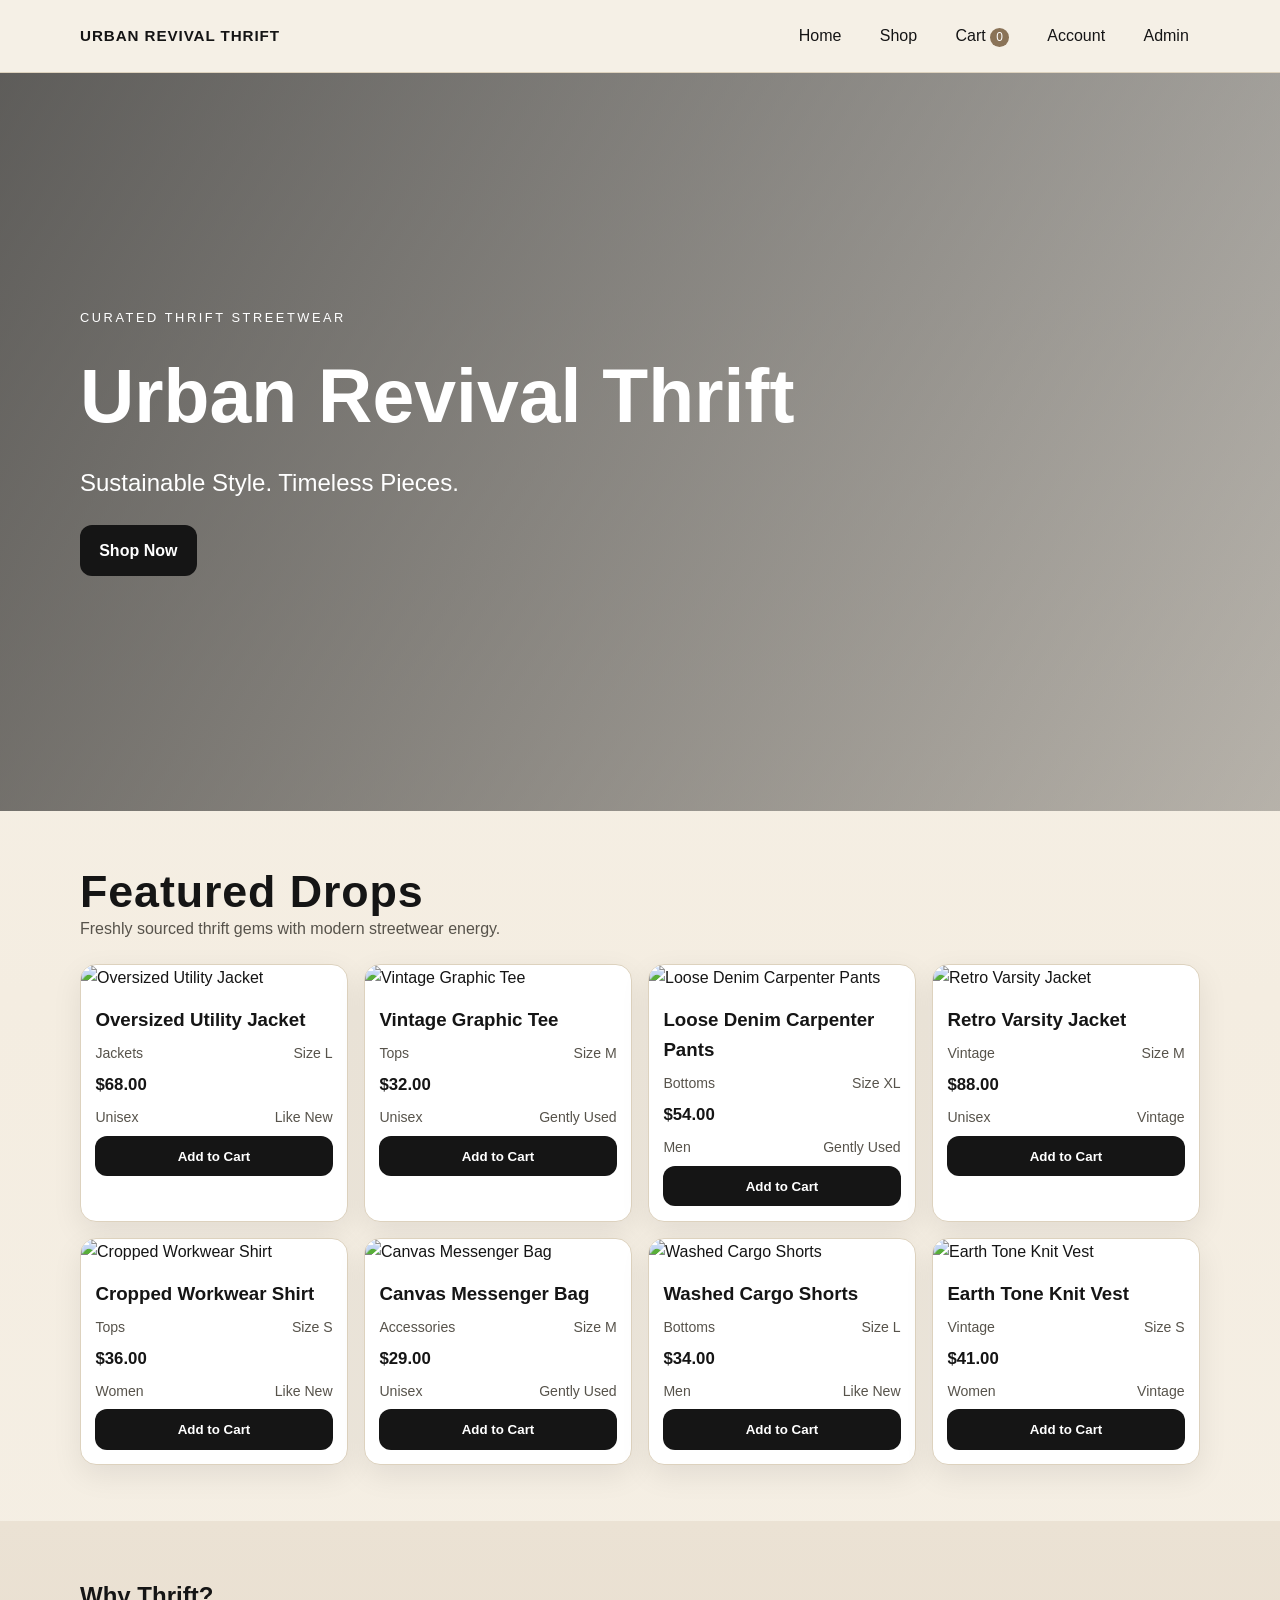
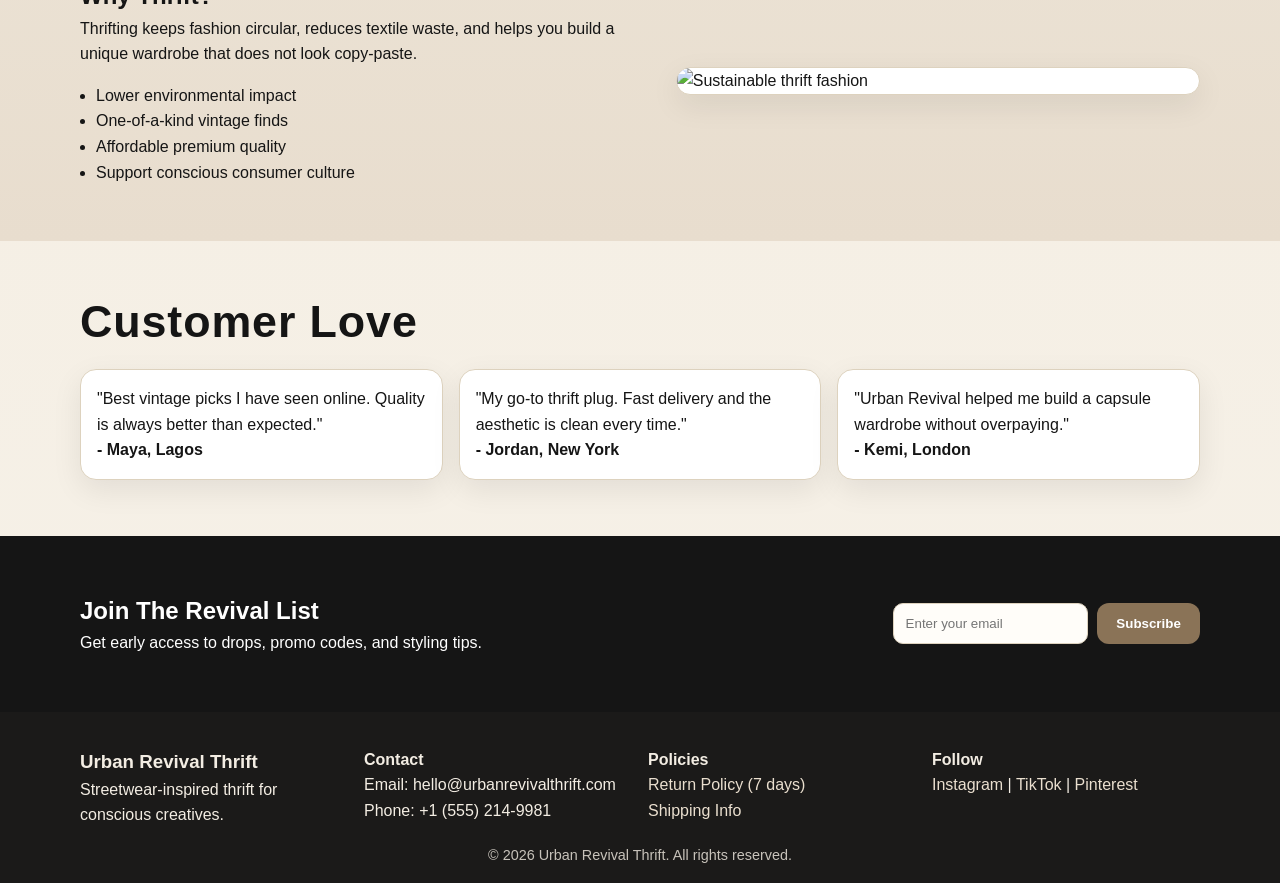
==== index.html @ 6cdc900d "trift" ====
﻿<!DOCTYPE html>
<html lang="en">
<head>
  <meta charset="UTF-8" />
  <meta name="viewport" content="width=device-width, initial-scale=1.0" />
  <meta name="description" content="Urban Revival Thrift - Sustainable Style. Timeless Pieces. Shop curated thrift streetwear." />
  <meta name="keywords" content="thrift fashion, streetwear, sustainable clothing, vintage shop" />
  <title>Urban Revival Thrift | Home</title>
  <link rel="stylesheet" href="style.css" />
</head>
<body data-page="home">
  <header class="site-header">
    <nav class="container nav">
      <a href="index.html" class="brand">Urban Revival Thrift</a>
      <button class="menu-toggle" aria-label="Toggle menu">☰</button>
      <ul class="nav-links">
        <li><a href="index.html">Home</a></li>
        <li><a href="shop.html">Shop</a></li>
        <li><a href="cart.html">Cart <span class="cart-count">0</span></a></li>
        <li><a href="account.html">Account</a></li>
        <li><a href="admin.html">Admin</a></li>
      </ul>
    </nav>
  </header>

  <main>
    <section class="hero">
      <div class="hero-overlay"></div>
      <div class="container hero-content">
        <p class="eyebrow">Curated Thrift Streetwear</p>
        <h1>Urban Revival Thrift</h1>
        <p class="tagline">Sustainable Style. Timeless Pieces.</p>
        <a href="shop.html" class="btn btn-primary">Shop Now</a>
      </div>
    </section>

    <section class="section container">
      <div class="section-heading">
        <h2>Featured Drops</h2>
        <p>Freshly sourced thrift gems with modern streetwear energy.</p>
      </div>
      <div id="featured-grid" class="product-grid"></div>
    </section>

    <section class="section section-alt">
      <div class="container split">
        <div>
          <h2>Why Thrift?</h2>
          <p>Thrifting keeps fashion circular, reduces textile waste, and helps you build a unique wardrobe that does not look copy-paste.</p>
          <ul class="benefits">
            <li>Lower environmental impact</li>
            <li>One-of-a-kind vintage finds</li>
            <li>Affordable premium quality</li>
            <li>Support conscious consumer culture</li>
          </ul>
        </div>
        <div class="card image-card">
          <img src="https://images.unsplash.com/photo-1521572163474-6864f9cf17ab?auto=format&fit=crop&w=1000&q=80" alt="Sustainable thrift fashion" />
        </div>
      </div>
    </section>

    <section class="section container">
      <div class="section-heading">
        <h2>Customer Love</h2>
      </div>
      <div class="testimonials">
        <article class="card testimonial">
          <p>"Best vintage picks I have seen online. Quality is always better than expected."</p>
          <h4>- Maya, Lagos</h4>
        </article>
        <article class="card testimonial">
          <p>"My go-to thrift plug. Fast delivery and the aesthetic is clean every time."</p>
          <h4>- Jordan, New York</h4>
        </article>
        <article class="card testimonial">
          <p>"Urban Revival helped me build a capsule wardrobe without overpaying."</p>
          <h4>- Kemi, London</h4>
        </article>
      </div>
    </section>

    <section class="section section-newsletter">
      <div class="container newsletter-wrap">
        <div>
          <h2>Join The Revival List</h2>
          <p>Get early access to drops, promo codes, and styling tips.</p>
        </div>
        <form id="newsletter-form" class="newsletter-form">
          <input type="email" id="newsletter-email" placeholder="Enter your email" required />
          <button type="submit" class="btn btn-dark">Subscribe</button>
        </form>
      </div>
    </section>
  </main>

  <footer class="site-footer">
    <div class="container footer-grid">
      <div>
        <h3>Urban Revival Thrift</h3>
        <p>Streetwear-inspired thrift for conscious creatives.</p>
      </div>
      <div>
        <h4>Contact</h4>
        <p>Email: hello@urbanrevivalthrift.com</p>
        <p>Phone: +1 (555) 214-9981</p>
      </div>
      <div>
        <h4>Policies</h4>
        <p><a href="#">Return Policy (7 days)</a></p>
        <p><a href="#">Shipping Info</a></p>
      </div>
      <div>
        <h4>Follow</h4>
        <p><a href="#">Instagram</a> | <a href="#">TikTok</a> | <a href="#">Pinterest</a></p>
      </div>
    </div>
    <p class="copyright">© 2026 Urban Revival Thrift. All rights reserved.</p>
  </footer>

  <script src="script.js"></script>
</body>
</html>
---- style.css ----
:root {
  --cream: #f5f0e6;
  --sand: #e4d8c3;
  --earth: #8a7357;
  --charcoal: #151515;
  --stone: #57534b;
  --white: #ffffff;
  --line: #ddd2be;
  --shadow: 0 10px 30px rgba(0, 0, 0, 0.08);
}

* {
  box-sizing: border-box;
  margin: 0;
  padding: 0;
}

body {
  font-family: "Segoe UI", "Trebuchet MS", sans-serif;
  background: linear-gradient(180deg, #f8f4ec, #f4ede1 40%, #f6f1e8);
  color: var(--charcoal);
  line-height: 1.6;
}

a {
  color: inherit;
  text-decoration: none;
}

img {
  width: 100%;
  display: block;
}

.container {
  width: min(1120px, 92%);
  margin: 0 auto;
}

.section {
  padding: 3.5rem 0;
}

.section-heading {
  margin-bottom: 1.4rem;
}

.section-heading h1,
.section-heading h2 {
  font-size: clamp(1.8rem, 4vw, 2.8rem);
  line-height: 1.1;
  letter-spacing: 0.02em;
}

.section-heading p {
  color: var(--stone);
}

.site-header {
  position: sticky;
  top: 0;
  z-index: 50;
  background: rgba(245, 240, 230, 0.95);
  border-bottom: 1px solid var(--line);
  backdrop-filter: blur(6px);
}

.nav {
  display: flex;
  align-items: center;
  justify-content: space-between;
  min-height: 72px;
}

.brand {
  font-weight: 800;
  text-transform: uppercase;
  letter-spacing: 0.06em;
  font-size: 0.95rem;
}

.nav-links {
  list-style: none;
  display: flex;
  gap: 1rem;
}

.nav-links a {
  padding: 0.45rem 0.7rem;
  border-radius: 999px;
  transition: all 0.2s ease;
}

.nav-links a:hover,
.nav-links .active {
  background: var(--charcoal);
  color: var(--white);
}

.menu-toggle {
  display: none;
  background: transparent;
  border: 0;
  font-size: 1.4rem;
}

.cart-count {
  display: inline-block;
  min-width: 18px;
  text-align: center;
  background: var(--earth);
  color: var(--white);
  border-radius: 999px;
  padding: 0 6px;
  font-size: 0.75rem;
}

.hero {
  position: relative;
  min-height: 82vh;
  display: grid;
  place-items: center;
  background: url("https://images.unsplash.com/photo-1483985988355-763728e1935b?auto=format&fit=crop&w=1600&q=80") center/cover no-repeat;
}

.hero-overlay {
  position: absolute;
  inset: 0;
  background: linear-gradient(120deg, rgba(21, 21, 21, 0.68), rgba(21, 21, 21, 0.28));
}

.hero-content {
  position: relative;
  color: var(--white);
  text-align: left;
  animation: slideIn 0.8s ease;
}

.hero h1 {
  font-size: clamp(2.2rem, 7vw, 4.7rem);
  margin-bottom: 0.5rem;
}

.tagline {
  margin-bottom: 1.4rem;
  font-size: clamp(1rem, 2.8vw, 1.5rem);
}

.eyebrow {
  text-transform: uppercase;
  letter-spacing: 0.2em;
  font-size: 0.8rem;
  margin-bottom: 0.5rem;
}

.btn {
  border: 0;
  border-radius: 12px;
  cursor: pointer;
  padding: 0.8rem 1.2rem;
  font-weight: 700;
  transition: transform 0.2s ease, box-shadow 0.2s ease;
  display: inline-flex;
  align-items: center;
  justify-content: center;
}

.btn:hover {
  transform: translateY(-2px);
  box-shadow: var(--shadow);
}

.btn-primary {
  background: var(--charcoal);
  color: var(--white);
}

.btn-dark {
  background: var(--earth);
  color: var(--white);
}

.btn-outline {
  border: 1px solid var(--charcoal);
  background: transparent;
}

.full {
  width: 100%;
}

.product-grid {
  display: grid;
  grid-template-columns: repeat(auto-fit, minmax(220px, 1fr));
  gap: 1rem;
}

.card {
  background: var(--white);
  border: 1px solid var(--line);
  border-radius: 16px;
  box-shadow: var(--shadow);
  overflow: hidden;
}

.product-card {
  transition: transform 0.25s ease;
}

.product-card:hover {
  transform: translateY(-6px);
}

.product-body {
  padding: 0.9rem;
}

.product-meta {
  display: flex;
  justify-content: space-between;
  color: var(--stone);
  font-size: 0.88rem;
  margin: 0.45rem 0;
}

.price {
  font-size: 1.05rem;
  font-weight: 800;
}

.section-alt {
  background: linear-gradient(180deg, #ebe2d4, #e8ddce);
}

.split {
  display: grid;
  grid-template-columns: 1.1fr 1fr;
  gap: 1.2rem;
  align-items: center;
}

.benefits {
  margin-top: 1rem;
  padding-left: 1rem;
}

.image-card img {
  height: 100%;
  object-fit: cover;
}

.testimonials {
  display: grid;
  grid-template-columns: repeat(auto-fit, minmax(230px, 1fr));
  gap: 1rem;
}

.testimonial {
  padding: 1rem;
}

.section-newsletter {
  background: var(--charcoal);
  color: var(--white);
}

.newsletter-wrap {
  display: grid;
  grid-template-columns: 1fr auto;
  gap: 1rem;
  align-items: center;
}

.newsletter-form {
  display: flex;
  gap: 0.6rem;
}

.newsletter-form input,
.filters input,
.filters select,
.stack-form input,
.stack-form textarea,
.checkout-form input,
.checkout-form select,
.admin-form-grid input,
.admin-form-grid select,
.admin-form-grid textarea,
.coupon-wrap input {
  width: 100%;
  padding: 0.75rem;
  border: 1px solid var(--line);
  border-radius: 10px;
  background: #fffdf9;
}

.site-footer {
  background: #1b1a19;
  color: #f3ede3;
  padding: 2.2rem 0 1rem;
}

.footer-grid {
  display: grid;
  grid-template-columns: repeat(auto-fit, minmax(170px, 1fr));
  gap: 1rem;
  margin-bottom: 1rem;
}

.site-footer a {
  color: #eadfcf;
}

.copyright {
  text-align: center;
  opacity: 0.8;
  font-size: 0.9rem;
}

.compact-footer {
  padding: 1.2rem 0;
}

.shop-layout,
.cart-layout,
.checkout-layout,
.account-layout {
  display: grid;
  grid-template-columns: 280px 1fr;
  gap: 1rem;
}

.filters {
  padding: 1rem;
  display: grid;
  gap: 0.5rem;
  height: fit-content;
}

.product-detail-layout {
  display: grid;
  grid-template-columns: 1fr 1fr;
  gap: 1rem;
}

.product-gallery-main img {
  aspect-ratio: 4 / 5;
  object-fit: cover;
}

.thumbnail-row {
  display: flex;
  gap: 0.5rem;
  margin-top: 0.6rem;
}

.thumbnail-row img {
  width: 70px;
  height: 70px;
  object-fit: cover;
  border-radius: 10px;
  cursor: pointer;
  border: 2px solid transparent;
}

.thumbnail-row img.active {
  border-color: var(--charcoal);
}

.product-info-card {
  padding: 1rem;
}

.qty-wrap {
  display: flex;
  align-items: center;
  gap: 0.6rem;
  margin: 0.8rem 0;
}

.qty-wrap input {
  width: 80px;
  padding: 0.5rem;
}

.reviews-list {
  display: grid;
  gap: 0.7rem;
}

.cart-item {
  display: grid;
  grid-template-columns: 90px 1fr auto;
  gap: 1rem;
  padding: 0.8rem;
  margin-bottom: 0.8rem;
}

.cart-item img {
  width: 90px;
  height: 90px;
  object-fit: cover;
  border-radius: 10px;
}

.summary-box {
  padding: 1rem;
  height: fit-content;
}

.summary-row {
  display: flex;
  justify-content: space-between;
  margin: 0.45rem 0;
}

.summary-row.total {
  font-weight: 800;
  font-size: 1.1rem;
}

.coupon-wrap {
  display: grid;
  grid-template-columns: 1fr auto;
  gap: 0.5rem;
  margin: 0.8rem 0;
}

.muted {
  color: var(--stone);
  font-size: 0.92rem;
}

.checkout-form,
.stack-form {
  display: grid;
  gap: 0.7rem;
  padding: 1rem;
}

.profile-header {
  display: flex;
  justify-content: space-between;
  align-items: center;
  margin-bottom: 0.6rem;
}

.admin-stats {
  display: grid;
  grid-template-columns: repeat(auto-fit, minmax(180px, 1fr));
  gap: 1rem;
}

.stat-card {
  padding: 1rem;
}

.admin-form-grid {
  display: grid;
  grid-template-columns: repeat(auto-fit, minmax(180px, 1fr));
  gap: 0.7rem;
}

.admin-form-grid textarea {
  grid-column: 1 / -1;
}

.admin-table {
  width: 100%;
  border-collapse: collapse;
  background: var(--white);
}

.admin-table th,
.admin-table td {
  border: 1px solid var(--line);
  padding: 0.65rem;
  text-align: left;
  font-size: 0.9rem;
}

.hidden {
  display: none;
}

.notice {
  background: #f2ebdd;
  border: 1px solid var(--line);
  border-radius: 10px;
  padding: 0.75rem;
  margin-bottom: 0.7rem;
}

@keyframes slideIn {
  from {
    opacity: 0;
    transform: translateY(18px);
  }
  to {
    opacity: 1;
    transform: translateY(0);
  }
}

@media (max-width: 930px) {
  .split,
  .shop-layout,
  .cart-layout,
  .checkout-layout,
  .account-layout,
  .product-detail-layout,
  .newsletter-wrap {
    grid-template-columns: 1fr;
  }

  .menu-toggle {
    display: block;
  }

  .nav-links {
    position: absolute;
    top: 72px;
    left: 0;
    right: 0;
    background: #f3ecdf;
    border-bottom: 1px solid var(--line);
    flex-direction: column;
    padding: 0.6rem 4%;
    display: none;
  }

  .nav-links.open {
    display: flex;
  }
}
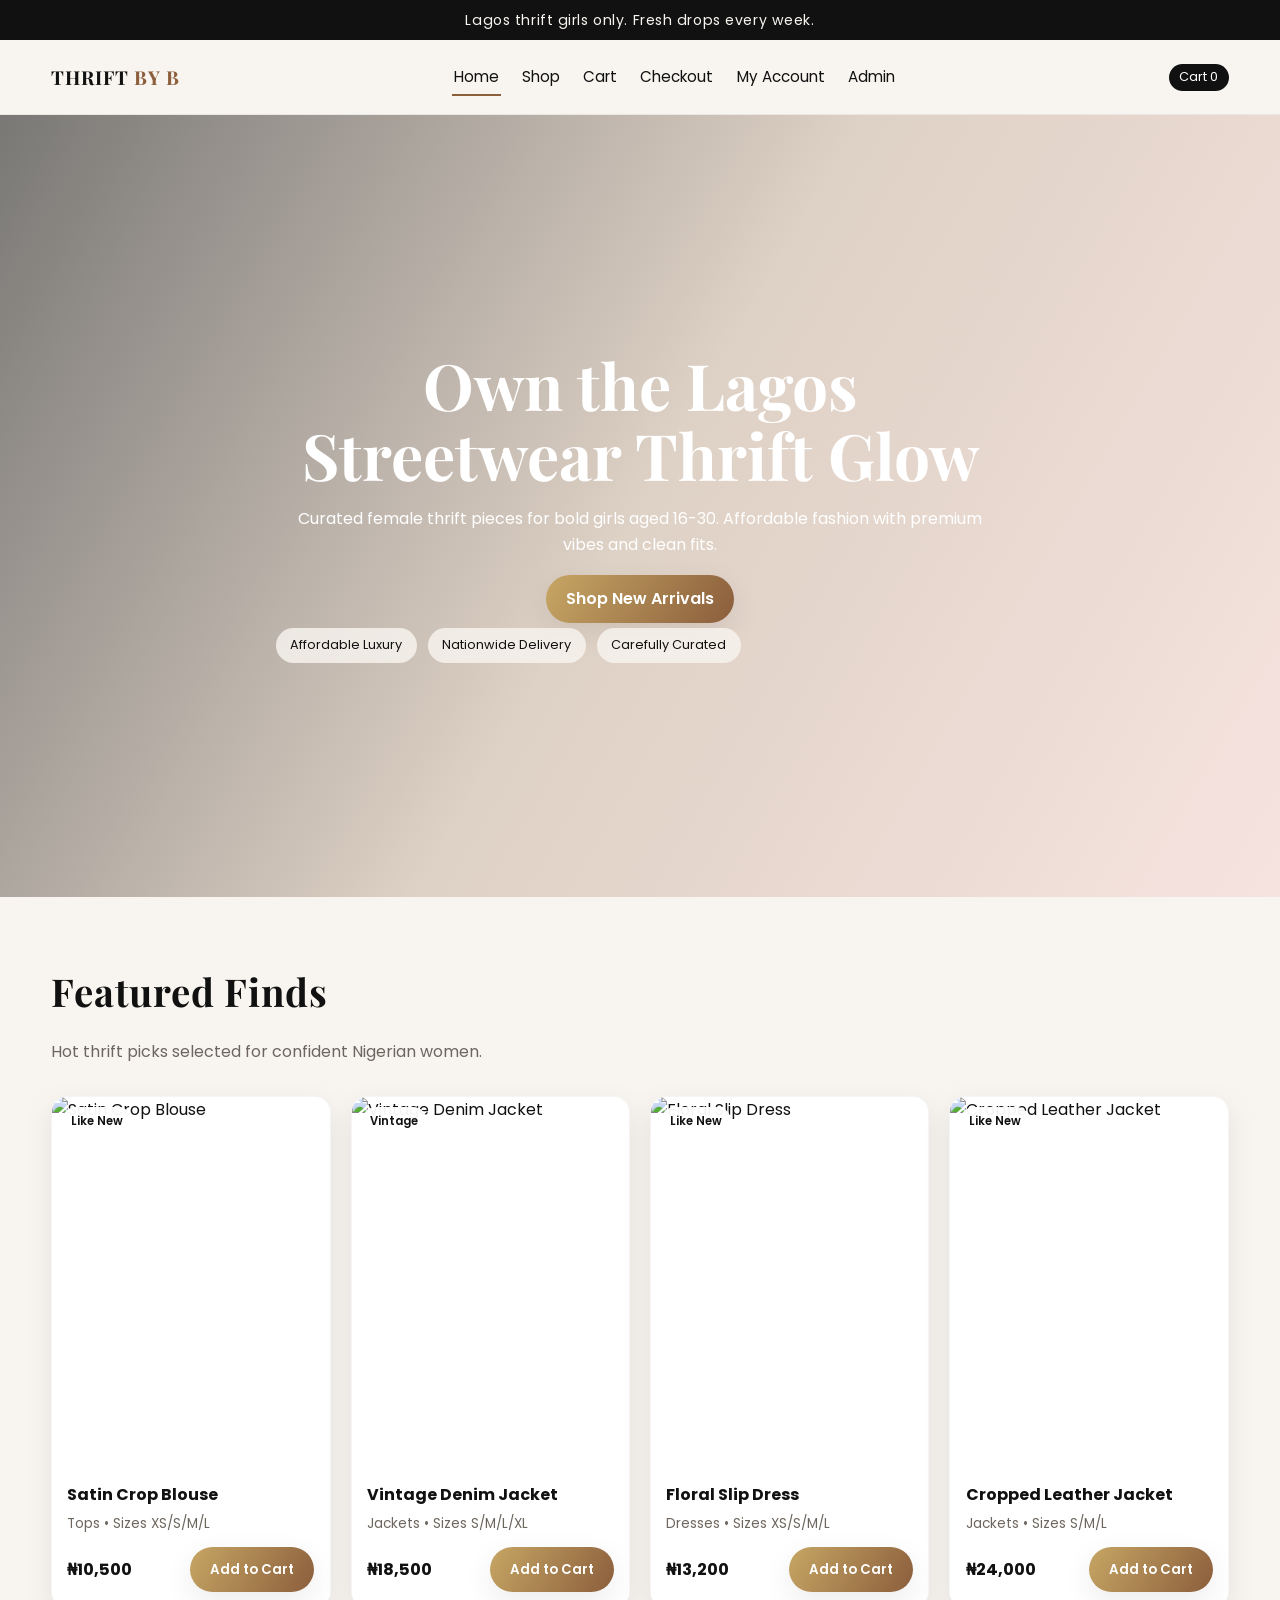
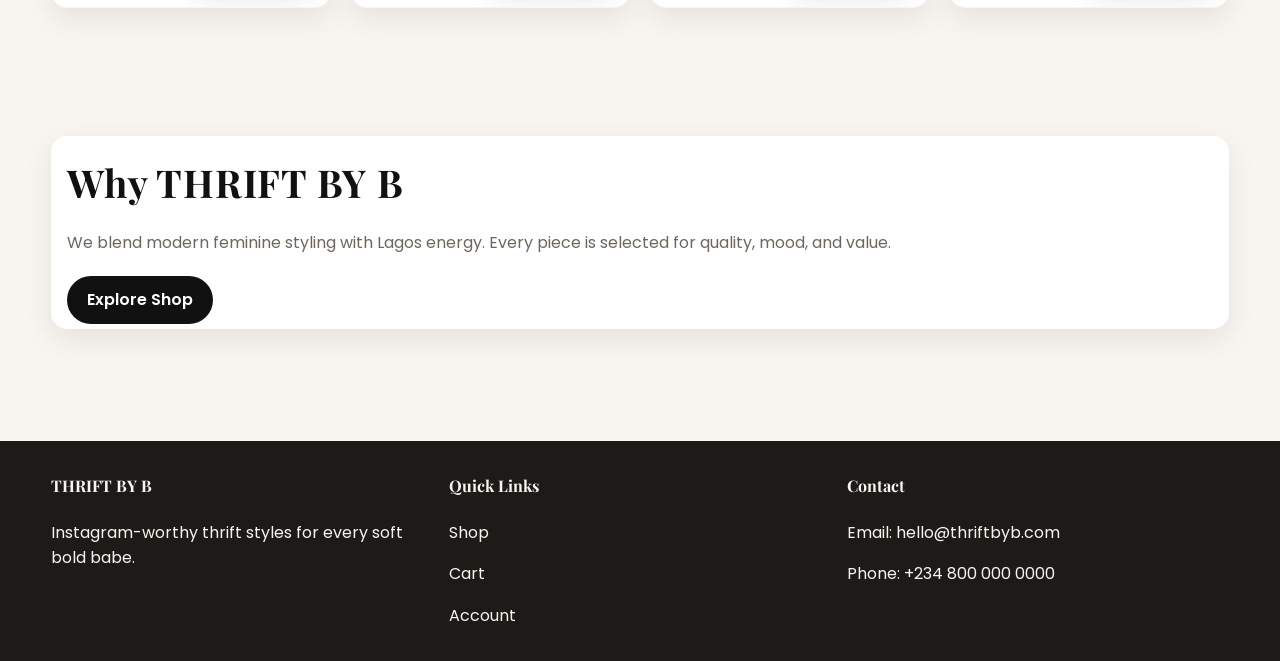
==== commit edb4980e: "update" ====
--- a/index.html
+++ b/index.html
@@ -1,123 +1,97 @@
-﻿<!DOCTYPE html>
+<!DOCTYPE html>
 <html lang="en">
-<head>
-  <meta charset="UTF-8" />
-  <meta name="viewport" content="width=device-width, initial-scale=1.0" />
-  <meta name="description" content="Urban Revival Thrift - Sustainable Style. Timeless Pieces. Shop curated thrift streetwear." />
-  <meta name="keywords" content="thrift fashion, streetwear, sustainable clothing, vintage shop" />
-  <title>Urban Revival Thrift | Home</title>
-  <link rel="stylesheet" href="style.css" />
-</head>
-<body data-page="home">
-  <header class="site-header">
-    <nav class="container nav">
-      <a href="index.html" class="brand">Urban Revival Thrift</a>
-      <button class="menu-toggle" aria-label="Toggle menu">☰</button>
-      <ul class="nav-links">
-        <li><a href="index.html">Home</a></li>
-        <li><a href="shop.html">Shop</a></li>
-        <li><a href="cart.html">Cart <span class="cart-count">0</span></a></li>
-        <li><a href="account.html">Account</a></li>
-        <li><a href="admin.html">Admin</a></li>
-      </ul>
-    </nav>
-  </header>
+  <head>
+    <meta charset="UTF-8" />
+    <meta name="viewport" content="width=device-width, initial-scale=1.0" />
+    <meta
+      name="description"
+      content="THRIFT BY B - Trendy Nigerian female thrift fashion. Shop stylish, affordable Lagos streetwear pieces."
+    />
+    <meta name="keywords" content="Nigerian thrift, female fashion, Lagos style, thrift by b" />
+    <title>THRIFT BY B | Nigerian Female Thrift Fashion</title>
+    <link rel="preconnect" href="https://fonts.googleapis.com" />
+    <link rel="preconnect" href="https://fonts.gstatic.com" crossorigin />
+    <link
+      href="https://fonts.googleapis.com/css2?family=Playfair+Display:wght@600;700;800&family=Poppins:wght@300;400;500;600;700&display=swap"
+      rel="stylesheet"
+    />
+    <link rel="stylesheet" href="style.css" />
+  </head>
+  <body data-page="home">
+    <div class="announcement-bar">Lagos thrift girls only. Fresh drops every week.</div>
+    <header class="navbar">
+      <div class="container nav-wrap">
+        <a class="brand" href="index.html">THRIFT <span>BY B</span></a>
+        <nav class="nav-links" id="navLinks">
+          <a class="active" href="index.html">Home</a>
+          <a href="shop.html">Shop</a>
+          <a href="cart.html">Cart</a>
+          <a href="checkout.html">Checkout</a>
+          <a href="account.html" id="userChip">My Account</a>
+          <a href="admin-login.html">Admin</a>
+        </nav>
+        <div class="nav-actions">
+          <a class="cart-chip" href="cart.html">Cart <span data-cart-count>0</span></a>
+          <button class="hamburger" id="hamburgerBtn" aria-label="Open menu">
+            <span></span><span></span><span></span>
+          </button>
+        </div>
+      </div>
+    </header>
 
-  <main>
     <section class="hero">
-      <div class="hero-overlay"></div>
-      <div class="container hero-content">
-        <p class="eyebrow">Curated Thrift Streetwear</p>
-        <h1>Urban Revival Thrift</h1>
-        <p class="tagline">Sustainable Style. Timeless Pieces.</p>
-        <a href="shop.html" class="btn btn-primary">Shop Now</a>
-      </div>
-    </section>
-
-    <section class="section container">
-      <div class="section-heading">
-        <h2>Featured Drops</h2>
-        <p>Freshly sourced thrift gems with modern streetwear energy.</p>
-      </div>
-      <div id="featured-grid" class="product-grid"></div>
-    </section>
-
-    <section class="section section-alt">
-      <div class="container split">
-        <div>
-          <h2>Why Thrift?</h2>
-          <p>Thrifting keeps fashion circular, reduces textile waste, and helps you build a unique wardrobe that does not look copy-paste.</p>
-          <ul class="benefits">
-            <li>Lower environmental impact</li>
-            <li>One-of-a-kind vintage finds</li>
-            <li>Affordable premium quality</li>
-            <li>Support conscious consumer culture</li>
-          </ul>
-        </div>
-        <div class="card image-card">
-          <img src="https://images.unsplash.com/photo-1521572163474-6864f9cf17ab?auto=format&fit=crop&w=1000&q=80" alt="Sustainable thrift fashion" />
+      <div class="hero-content container">
+        <h1>Own the Lagos Streetwear Thrift Glow</h1>
+        <p>
+          Curated female thrift pieces for bold girls aged 16-30. Affordable fashion with premium vibes and clean fits.
+        </p>
+        <a class="btn btn-primary" href="shop.html">Shop New Arrivals</a>
+        <div class="pill-row">
+          <span class="pill">Affordable Luxury</span>
+          <span class="pill">Nationwide Delivery</span>
+          <span class="pill">Carefully Curated</span>
         </div>
       </div>
     </section>
 
-    <section class="section container">
-      <div class="section-heading">
-        <h2>Customer Love</h2>
-      </div>
-      <div class="testimonials">
-        <article class="card testimonial">
-          <p>"Best vintage picks I have seen online. Quality is always better than expected."</p>
-          <h4>- Maya, Lagos</h4>
-        </article>
-        <article class="card testimonial">
-          <p>"My go-to thrift plug. Fast delivery and the aesthetic is clean every time."</p>
-          <h4>- Jordan, New York</h4>
-        </article>
-        <article class="card testimonial">
-          <p>"Urban Revival helped me build a capsule wardrobe without overpaying."</p>
-          <h4>- Kemi, London</h4>
-        </article>
+    <section class="section">
+      <div class="container fade-in">
+        <h2 class="section-title">Featured Finds</h2>
+        <p class="section-subtitle">Hot thrift picks selected for confident Nigerian women.</p>
+        <div class="grid-products" id="featuredProducts"></div>
       </div>
     </section>
 
-    <section class="section section-newsletter">
-      <div class="container newsletter-wrap">
-        <div>
-          <h2>Join The Revival List</h2>
-          <p>Get early access to drops, promo codes, and styling tips.</p>
-        </div>
-        <form id="newsletter-form" class="newsletter-form">
-          <input type="email" id="newsletter-email" placeholder="Enter your email" required />
-          <button type="submit" class="btn btn-dark">Subscribe</button>
-        </form>
+    <section class="section">
+      <div class="container fade-in panel">
+        <h3 class="section-title">Why THRIFT BY B</h3>
+        <p class="section-subtitle">
+          We blend modern feminine styling with Lagos energy. Every piece is selected for quality, mood, and value.
+        </p>
+        <a class="btn btn-secondary" href="shop.html">Explore Shop</a>
       </div>
     </section>
-  </main>
 
-  <footer class="site-footer">
-    <div class="container footer-grid">
-      <div>
-        <h3>Urban Revival Thrift</h3>
-        <p>Streetwear-inspired thrift for conscious creatives.</p>
+    <footer class="footer">
+      <div class="container footer-grid">
+        <div>
+          <h4>THRIFT BY B</h4>
+          <p>Instagram-worthy thrift styles for every soft bold babe.</p>
+        </div>
+        <div>
+          <h4>Quick Links</h4>
+          <p><a href="shop.html">Shop</a></p>
+          <p><a href="cart.html">Cart</a></p>
+          <p><a href="account.html">Account</a></p>
+        </div>
+        <div>
+          <h4>Contact</h4>
+          <p>Email: hello@thriftbyb.com</p>
+          <p>Phone: +234 800 000 0000</p>
+        </div>
       </div>
-      <div>
-        <h4>Contact</h4>
-        <p>Email: hello@urbanrevivalthrift.com</p>
-        <p>Phone: +1 (555) 214-9981</p>
-      </div>
-      <div>
-        <h4>Policies</h4>
-        <p><a href="#">Return Policy (7 days)</a></p>
-        <p><a href="#">Shipping Info</a></p>
-      </div>
-      <div>
-        <h4>Follow</h4>
-        <p><a href="#">Instagram</a> | <a href="#">TikTok</a> | <a href="#">Pinterest</a></p>
-      </div>
-    </div>
-    <p class="copyright">© 2026 Urban Revival Thrift. All rights reserved.</p>
-  </footer>
+    </footer>
 
-  <script src="script.js"></script>
-</body>
+    <script src="script.js"></script>
+  </body>
 </html>
--- a/style.css
+++ b/style.css
@@ -1,25 +1,38 @@
 :root {
-  --cream: #f5f0e6;
-  --sand: #e4d8c3;
-  --earth: #8a7357;
-  --charcoal: #151515;
-  --stone: #57534b;
+  --cream: #f8f5f0;
+  --blush: #f4c2c2;
+  --black: #111111;
+  --brown: #8b5e3c;
+  --gold: #c6a664;
   --white: #ffffff;
-  --line: #ddd2be;
-  --shadow: 0 10px 30px rgba(0, 0, 0, 0.08);
+  --muted: #6d665f;
+  --shadow: 0 10px 30px rgba(17, 17, 17, 0.08);
+  --shadow-strong: 0 16px 40px rgba(17, 17, 17, 0.18);
+  --radius: 16px;
 }
 
 * {
   box-sizing: border-box;
+}
+
+html,
+body {
   margin: 0;
   padding: 0;
+  scroll-behavior: smooth;
 }
 
 body {
-  font-family: "Segoe UI", "Trebuchet MS", sans-serif;
-  background: linear-gradient(180deg, #f8f4ec, #f4ede1 40%, #f6f1e8);
-  color: var(--charcoal);
+  font-family: "Poppins", sans-serif;
+  background: var(--cream);
+  color: var(--black);
   line-height: 1.6;
+  overflow-x: hidden;
+}
+
+img {
+  max-width: 100%;
+  display: block;
 }
 
 a {
@@ -27,474 +40,212 @@
   text-decoration: none;
 }
 
-img {
-  width: 100%;
-  display: block;
-}
-
 .container {
-  width: min(1120px, 92%);
+  width: min(92%, 1280px);
   margin: 0 auto;
 }
 
 .section {
-  padding: 3.5rem 0;
-}
-
-.section-heading {
-  margin-bottom: 1.4rem;
-}
-
-.section-heading h1,
-.section-heading h2 {
-  font-size: clamp(1.8rem, 4vw, 2.8rem);
-  line-height: 1.1;
+  padding: 4rem 0;
+}
+
+.section-title {
+  font-family: "Playfair Display", serif;
+  font-size: clamp(1.75rem, 3vw, 2.8rem);
   letter-spacing: 0.02em;
-}
-
-.section-heading p {
-  color: var(--stone);
-}
-
-.site-header {
+  margin: 0 0 1rem;
+}
+
+.section-subtitle {
+  color: var(--muted);
+  margin: 0 0 2rem;
+}
+
+.fade-in {
+  opacity: 0;
+  transform: translateY(20px);
+  transition: opacity 0.6s ease, transform 0.6s ease;
+}
+
+.fade-in.show {
+  opacity: 1;
+  transform: translateY(0);
+}
+
+.announcement-bar {
+  background: var(--black);
+  color: var(--cream);
+  text-align: center;
+  padding: 0.55rem 0.75rem;
+  font-size: 0.88rem;
+  letter-spacing: 0.04em;
+}
+
+.navbar {
   position: sticky;
   top: 0;
-  z-index: 50;
-  background: rgba(245, 240, 230, 0.95);
-  border-bottom: 1px solid var(--line);
-  backdrop-filter: blur(6px);
-}
-
-.nav {
-  display: flex;
+  z-index: 200;
+  background: rgba(248, 245, 240, 0.95);
+  border-bottom: 1px solid rgba(17, 17, 17, 0.06);
+  backdrop-filter: blur(8px);
+}
+
+.nav-wrap {
+  display: flex;
+  justify-content: space-between;
   align-items: center;
-  justify-content: space-between;
-  min-height: 72px;
+  gap: 1rem;
+  min-height: 74px;
 }
 
 .brand {
-  font-weight: 800;
-  text-transform: uppercase;
-  letter-spacing: 0.06em;
+  font-family: "Playfair Display", serif;
+  font-size: 1.2rem;
+  letter-spacing: 0.05em;
+  font-weight: 700;
+}
+
+.brand span {
+  color: var(--brown);
+}
+
+.nav-links {
+  display: flex;
+  gap: 1.25rem;
+  align-items: center;
+}
+
+.nav-links a {
   font-size: 0.95rem;
-}
-
-.nav-links {
-  list-style: none;
-  display: flex;
-  gap: 1rem;
-}
-
-.nav-links a {
-  padding: 0.45rem 0.7rem;
-  border-radius: 999px;
-  transition: all 0.2s ease;
-}
-
-.nav-links a:hover,
-.nav-links .active {
-  background: var(--charcoal);
-  color: var(--white);
-}
-
-.menu-toggle {
-  display: none;
-  background: transparent;
-  border: 0;
-  font-size: 1.4rem;
-}
-
-.cart-count {
-  display: inline-block;
-  min-width: 18px;
-  text-align: center;
-  background: var(--earth);
+  padding: 0.3rem 0.1rem;
+  position: relative;
+}
+
+.nav-links a::after {
+  content: "";
+  position: absolute;
+  left: 0;
+  bottom: -2px;
+  width: 0;
+  height: 2px;
+  background: var(--brown);
+  transition: width 0.3s ease;
+}
+
+.nav-links a:hover::after,
+.nav-links a.active::after {
+  width: 100%;
+}
+
+.nav-actions {
+  display: flex;
+  align-items: center;
+  gap: 0.9rem;
+}
+
+.cart-chip {
+  background: var(--black);
   color: var(--white);
   border-radius: 999px;
-  padding: 0 6px;
-  font-size: 0.75rem;
-}
-
-.hero {
-  position: relative;
-  min-height: 82vh;
-  display: grid;
-  place-items: center;
-  background: url("https://images.unsplash.com/photo-1483985988355-763728e1935b?auto=format&fit=crop&w=1600&q=80") center/cover no-repeat;
-}
-
-.hero-overlay {
-  position: absolute;
-  inset: 0;
-  background: linear-gradient(120deg, rgba(21, 21, 21, 0.68), rgba(21, 21, 21, 0.28));
-}
-
-.hero-content {
-  position: relative;
-  color: var(--white);
-  text-align: left;
-  animation: slideIn 0.8s ease;
-}
-
-.hero h1 {
-  font-size: clamp(2.2rem, 7vw, 4.7rem);
-  margin-bottom: 0.5rem;
-}
-
-.tagline {
-  margin-bottom: 1.4rem;
-  font-size: clamp(1rem, 2.8vw, 1.5rem);
-}
-
-.eyebrow {
-  text-transform: uppercase;
-  letter-spacing: 0.2em;
+  padding: 0.2rem 0.65rem;
   font-size: 0.8rem;
-  margin-bottom: 0.5rem;
+}
+
+.hamburger {
+  display: none;
+  width: 42px;
+  height: 42px;
+  border-radius: 50%;
+  border: 1px solid rgba(17, 17, 17, 0.2);
+  background: transparent;
+  cursor: pointer;
+}
+
+.hamburger span {
+  display: block;
+  width: 20px;
+  height: 2px;
+  margin: 4px auto;
+  background: var(--black);
+  transition: 0.3s ease;
 }
 
 .btn {
   border: 0;
-  border-radius: 12px;
+  border-radius: 999px;
+  padding: 0.78rem 1.25rem;
   cursor: pointer;
-  padding: 0.8rem 1.2rem;
-  font-weight: 700;
-  transition: transform 0.2s ease, box-shadow 0.2s ease;
-  display: inline-flex;
-  align-items: center;
-  justify-content: center;
+  font-weight: 600;
+  font-family: inherit;
+  transition: transform 0.3s ease, box-shadow 0.3s ease, background 0.3s ease;
 }
 
 .btn:hover {
-  transform: translateY(-2px);
+  transform: translateY(-2px) scale(1.02);
+}
+
+.btn:active {
+  transform: scale(0.98);
+}
+
+.btn-primary {
+  background: linear-gradient(120deg, var(--gold), var(--brown));
+  color: var(--white);
   box-shadow: var(--shadow);
 }
 
-.btn-primary {
-  background: var(--charcoal);
+.btn-primary:hover {
+  box-shadow: var(--shadow-strong);
+}
+
+.btn-secondary {
+  background: var(--black);
   color: var(--white);
 }
 
-.btn-dark {
-  background: var(--earth);
+.btn-light {
+  background: var(--white);
+  border: 1px solid rgba(17, 17, 17, 0.1);
+}
+
+.hero {
+  min-height: calc(100vh - 118px);
+  display: grid;
+  place-items: center;
+  background:
+    linear-gradient(
+      120deg,
+      rgba(17, 17, 17, 0.55),
+      rgba(139, 94, 60, 0.24),
+      rgba(244, 194, 194, 0.35)
+    ),
+    url("https://images.unsplash.com/photo-1529139574466-a303027c1d8b?auto=format&fit=crop&w=1800&q=80")
+      center/cover no-repeat;
+}
+
+.hero-content {
   color: var(--white);
-}
-
-.btn-outline {
-  border: 1px solid var(--charcoal);
-  background: transparent;
-}
-
-.full {
-  width: 100%;
-}
-
-.product-grid {
-  display: grid;
-  grid-template-columns: repeat(auto-fit, minmax(220px, 1fr));
-  gap: 1rem;
-}
-
-.card {
-  background: var(--white);
-  border: 1px solid var(--line);
-  border-radius: 16px;
-  box-shadow: var(--shadow);
-  overflow: hidden;
-}
-
-.product-card {
-  transition: transform 0.25s ease;
-}
-
-.product-card:hover {
-  transform: translateY(-6px);
-}
-
-.product-body {
-  padding: 0.9rem;
-}
-
-.product-meta {
-  display: flex;
-  justify-content: space-between;
-  color: var(--stone);
-  font-size: 0.88rem;
-  margin: 0.45rem 0;
-}
-
-.price {
-  font-size: 1.05rem;
-  font-weight: 800;
-}
-
-.section-alt {
-  background: linear-gradient(180deg, #ebe2d4, #e8ddce);
-}
-
-.split {
-  display: grid;
-  grid-template-columns: 1.1fr 1fr;
-  gap: 1.2rem;
-  align-items: center;
-}
-
-.benefits {
-  margin-top: 1rem;
-  padding-left: 1rem;
-}
-
-.image-card img {
-  height: 100%;
-  object-fit: cover;
-}
-
-.testimonials {
-  display: grid;
-  grid-template-columns: repeat(auto-fit, minmax(230px, 1fr));
-  gap: 1rem;
-}
-
-.testimonial {
-  padding: 1rem;
-}
-
-.section-newsletter {
-  background: var(--charcoal);
-  color: var(--white);
-}
-
-.newsletter-wrap {
-  display: grid;
-  grid-template-columns: 1fr auto;
-  gap: 1rem;
-  align-items: center;
-}
-
-.newsletter-form {
-  display: flex;
-  gap: 0.6rem;
-}
-
-.newsletter-form input,
-.filters input,
-.filters select,
-.stack-form input,
-.stack-form textarea,
-.checkout-form input,
-.checkout-form select,
-.admin-form-grid input,
-.admin-form-grid select,
-.admin-form-grid textarea,
-.coupon-wrap input {
-  width: 100%;
-  padding: 0.75rem;
-  border: 1px solid var(--line);
-  border-radius: 10px;
-  background: #fffdf9;
-}
-
-.site-footer {
-  background: #1b1a19;
-  color: #f3ede3;
-  padding: 2.2rem 0 1rem;
-}
-
-.footer-grid {
-  display: grid;
-  grid-template-columns: repeat(auto-fit, minmax(170px, 1fr));
-  gap: 1rem;
-  margin-bottom: 1rem;
-}
-
-.site-footer a {
-  color: #eadfcf;
-}
-
-.copyright {
   text-align: center;
-  opacity: 0.8;
-  font-size: 0.9rem;
-}
-
-.compact-footer {
-  padding: 1.2rem 0;
-}
-
-.shop-layout,
-.cart-layout,
-.checkout-layout,
-.account-layout {
-  display: grid;
-  grid-template-columns: 280px 1fr;
-  gap: 1rem;
-}
-
-.filters {
-  padding: 1rem;
-  display: grid;
-  gap: 0.5rem;
-  height: fit-content;
-}
-
-.product-detail-layout {
-  display: grid;
-  grid-template-columns: 1fr 1fr;
-  gap: 1rem;
-}
-
-.product-gallery-main img {
-  aspect-ratio: 4 / 5;
-  object-fit: cover;
-}
-
-.thumbnail-row {
-  display: flex;
-  gap: 0.5rem;
-  margin-top: 0.6rem;
-}
-
-.thumbnail-row img {
-  width: 70px;
-  height: 70px;
-  object-fit: cover;
-  border-radius: 10px;
-  cursor: pointer;
-  border: 2px solid transparent;
-}
-
-.thumbnail-row img.active {
-  border-color: var(--charcoal);
-}
-
-.product-info-card {
-  padding: 1rem;
-}
-
-.qty-wrap {
-  display: flex;
-  align-items: center;
-  gap: 0.6rem;
-  margin: 0.8rem 0;
-}
-
-.qty-wrap input {
-  width: 80px;
-  padding: 0.5rem;
-}
-
-.reviews-list {
-  display: grid;
-  gap: 0.7rem;
-}
-
-.cart-item {
-  display: grid;
-  grid-template-columns: 90px 1fr auto;
-  gap: 1rem;
-  padding: 0.8rem;
-  margin-bottom: 0.8rem;
-}
-
-.cart-item img {
-  width: 90px;
-  height: 90px;
-  object-fit: cover;
-  border-radius: 10px;
-}
-
-.summary-box {
-  padding: 1rem;
-  height: fit-content;
-}
-
-.summary-row {
-  display: flex;
-  justify-content: space-between;
-  margin: 0.45rem 0;
-}
-
-.summary-row.total {
-  font-weight: 800;
-  font-size: 1.1rem;
-}
-
-.coupon-wrap {
-  display: grid;
-  grid-template-columns: 1fr auto;
-  gap: 0.5rem;
-  margin: 0.8rem 0;
-}
-
-.muted {
-  color: var(--stone);
-  font-size: 0.92rem;
-}
-
-.checkout-form,
-.stack-form {
-  display: grid;
-  gap: 0.7rem;
-  padding: 1rem;
-}
-
-.profile-header {
-  display: flex;
-  justify-content: space-between;
-  align-items: center;
-  margin-bottom: 0.6rem;
-}
-
-.admin-stats {
-  display: grid;
-  grid-template-columns: repeat(auto-fit, minmax(180px, 1fr));
-  gap: 1rem;
-}
-
-.stat-card {
-  padding: 1rem;
-}
-
-.admin-form-grid {
-  display: grid;
-  grid-template-columns: repeat(auto-fit, minmax(180px, 1fr));
-  gap: 0.7rem;
-}
-
-.admin-form-grid textarea {
-  grid-column: 1 / -1;
-}
-
-.admin-table {
-  width: 100%;
-  border-collapse: collapse;
-  background: var(--white);
-}
-
-.admin-table th,
-.admin-table td {
-  border: 1px solid var(--line);
-  padding: 0.65rem;
-  text-align: left;
-  font-size: 0.9rem;
-}
-
-.hidden {
-  display: none;
-}
-
-.notice {
-  background: #f2ebdd;
-  border: 1px solid var(--line);
-  border-radius: 10px;
-  padding: 0.75rem;
-  margin-bottom: 0.7rem;
-}
-
-@keyframes slideIn {
+  max-width: 760px;
+  padding: 2rem 1rem;
+  animation: softFade 0.9s ease;
+}
+
+.hero-content h1 {
+  margin: 0;
+  font-family: "Playfair Display", serif;
+  font-size: clamp(2.2rem, 5vw, 4rem);
+  line-height: 1.1;
+}
+
+.hero-content p {
+  margin: 1rem 0 1.8rem;
+}
+
+@keyframes softFade {
   from {
     opacity: 0;
-    transform: translateY(18px);
+    transform: translateY(20px);
   }
   to {
     opacity: 1;
@@ -502,34 +253,506 @@
   }
 }
 
-@media (max-width: 930px) {
-  .split,
+.pill-row {
+  display: flex;
+  gap: 0.7rem;
+  flex-wrap: wrap;
+  margin-top: 1rem;
+}
+
+.pill {
+  border-radius: 999px;
+  background: rgba(248, 245, 240, 0.82);
+  color: var(--black);
+  padding: 0.45rem 0.9rem;
+  font-size: 0.8rem;
+}
+
+.grid-products {
+  display: grid;
+  grid-template-columns: repeat(4, minmax(0, 1fr));
+  gap: 1.25rem;
+}
+
+.product-card {
+  background: var(--white);
+  border-radius: var(--radius);
+  overflow: hidden;
+  box-shadow: var(--shadow);
+  transition: transform 0.3s ease, box-shadow 0.3s ease;
+  border: 1px solid rgba(17, 17, 17, 0.04);
+}
+
+.product-card:hover {
+  transform: translateY(-6px);
+  box-shadow: var(--shadow-strong);
+}
+
+.product-media {
+  position: relative;
+  aspect-ratio: 3/4;
+}
+
+.product-media img {
+  width: 100%;
+  height: 100%;
+  object-fit: cover;
+}
+
+.tag {
+  position: absolute;
+  top: 10px;
+  left: 10px;
+  background: rgba(255, 255, 255, 0.95);
+  padding: 0.3rem 0.55rem;
+  border-radius: 999px;
+  font-size: 0.72rem;
+  font-weight: 600;
+}
+
+.product-body {
+  padding: 0.95rem;
+}
+
+.product-title {
+  margin: 0 0 0.3rem;
+  font-size: 1rem;
+}
+
+.product-meta {
+  margin: 0 0 0.8rem;
+  color: var(--muted);
+  font-size: 0.85rem;
+}
+
+.price {
+  font-weight: 700;
+  font-size: 1.02rem;
+}
+
+.price-row {
+  display: flex;
+  justify-content: space-between;
+  align-items: center;
+  gap: 0.8rem;
+}
+
+.shop-layout {
+  display: grid;
+  grid-template-columns: 280px 1fr;
+  gap: 1.25rem;
+}
+
+.filter-panel {
+  background: var(--white);
+  border-radius: var(--radius);
+  box-shadow: var(--shadow);
+  padding: 1rem;
+  height: fit-content;
+  position: sticky;
+  top: 90px;
+}
+
+.filter-panel h3 {
+  margin: 0 0 1rem;
+  font-family: "Playfair Display", serif;
+}
+
+.filter-group {
+  margin-bottom: 1rem;
+}
+
+.filter-group label {
+  display: block;
+  font-size: 0.9rem;
+  margin-bottom: 0.5rem;
+}
+
+input,
+select,
+textarea {
+  width: 100%;
+  border: 1px solid rgba(17, 17, 17, 0.15);
+  border-radius: 10px;
+  padding: 0.75rem 0.85rem;
+  font-family: inherit;
+  font-size: 0.95rem;
+  background: var(--white);
+  transition: border-color 0.3s ease, box-shadow 0.3s ease;
+}
+
+input:focus,
+select:focus,
+textarea:focus {
+  outline: none;
+  border-color: var(--brown);
+  box-shadow: 0 0 0 3px rgba(139, 94, 60, 0.15);
+}
+
+.shop-controls {
+  display: flex;
+  justify-content: space-between;
+  align-items: center;
+  flex-wrap: wrap;
+  gap: 0.7rem;
+  margin-bottom: 1rem;
+}
+
+.empty-state {
+  background: var(--white);
+  border-radius: var(--radius);
+  padding: 2rem;
+  text-align: center;
+  box-shadow: var(--shadow);
+}
+
+.product-page-grid {
+  display: grid;
+  grid-template-columns: 1fr 1fr;
+  gap: 1.5rem;
+}
+
+.product-gallery {
+  background: var(--white);
+  border-radius: var(--radius);
+  overflow: hidden;
+  box-shadow: var(--shadow);
+}
+
+.product-main-image {
+  width: 100%;
+  aspect-ratio: 4/5;
+  object-fit: cover;
+}
+
+.thumb-row {
+  display: grid;
+  grid-template-columns: repeat(4, minmax(0, 1fr));
+  gap: 0.5rem;
+  padding: 0.7rem;
+}
+
+.thumb {
+  border: 2px solid transparent;
+  border-radius: 10px;
+  overflow: hidden;
+  cursor: pointer;
+}
+
+.thumb.active {
+  border-color: var(--brown);
+}
+
+.badge {
+  display: inline-block;
+  background: rgba(244, 194, 194, 0.45);
+  color: var(--brown);
+  padding: 0.2rem 0.7rem;
+  border-radius: 999px;
+  font-size: 0.8rem;
+  font-weight: 600;
+}
+
+.panel {
+  background: var(--white);
+  border-radius: var(--radius);
+  box-shadow: var(--shadow);
+  padding: 1rem;
+}
+
+.two-col {
+  display: grid;
+  grid-template-columns: 1.2fr 0.8fr;
+  gap: 1.1rem;
+}
+
+.cart-list {
+  display: grid;
+  gap: 0.9rem;
+}
+
+.cart-item {
+  display: grid;
+  grid-template-columns: 88px 1fr auto;
+  gap: 0.8rem;
+  align-items: center;
+  border: 1px solid rgba(17, 17, 17, 0.08);
+  border-radius: 12px;
+  padding: 0.6rem;
+}
+
+.cart-item img {
+  width: 88px;
+  height: 88px;
+  object-fit: cover;
+  border-radius: 10px;
+}
+
+.qty-row {
+  display: flex;
+  align-items: center;
+  gap: 0.4rem;
+}
+
+.qty-btn {
+  width: 30px;
+  height: 30px;
+  border: 0;
+  border-radius: 8px;
+  background: var(--cream);
+  cursor: pointer;
+}
+
+.summary-line {
+  display: flex;
+  justify-content: space-between;
+  margin-bottom: 0.7rem;
+}
+
+.summary-line.total {
+  font-weight: 700;
+  border-top: 1px solid rgba(17, 17, 17, 0.1);
+  padding-top: 0.7rem;
+}
+
+.form-grid {
+  display: grid;
+  grid-template-columns: repeat(2, minmax(0, 1fr));
+  gap: 0.8rem;
+}
+
+.full {
+  grid-column: 1/-1;
+}
+
+.auth-wrap {
+  max-width: 760px;
+  margin: 2rem auto;
+}
+
+.auth-switch {
+  display: flex;
+  border-radius: 999px;
+  background: rgba(17, 17, 17, 0.06);
+  padding: 0.2rem;
+  margin-bottom: 1rem;
+}
+
+.auth-switch button {
+  flex: 1;
+  background: transparent;
+  border: 0;
+  padding: 0.7rem;
+  border-radius: 999px;
+  cursor: pointer;
+  font-weight: 600;
+}
+
+.auth-switch button.active {
+  background: var(--white);
+}
+
+.hidden {
+  display: none !important;
+}
+
+.table-wrap {
+  overflow-x: auto;
+}
+
+table {
+  width: 100%;
+  border-collapse: collapse;
+  min-width: 700px;
+}
+
+th,
+td {
+  padding: 0.75rem;
+  border-bottom: 1px solid rgba(17, 17, 17, 0.08);
+  text-align: left;
+  font-size: 0.9rem;
+}
+
+.admin-layout {
+  display: grid;
+  grid-template-columns: 250px 1fr;
+  min-height: 100vh;
+}
+
+.admin-side {
+  background: var(--black);
+  color: var(--white);
+  padding: 1rem;
+}
+
+.admin-side a {
+  display: block;
+  padding: 0.6rem 0;
+  color: rgba(255, 255, 255, 0.82);
+}
+
+.admin-main {
+  padding: 1.2rem;
+}
+
+.stat-grid {
+  display: grid;
+  grid-template-columns: repeat(3, minmax(0, 1fr));
+  gap: 0.8rem;
+}
+
+.stat-card {
+  background: var(--white);
+  border-radius: 14px;
+  box-shadow: var(--shadow);
+  padding: 1rem;
+}
+
+.stat-card h4 {
+  margin: 0;
+  color: var(--muted);
+  font-size: 0.84rem;
+}
+
+.stat-card p {
+  margin: 0.45rem 0 0;
+  font-size: 1.4rem;
+  font-weight: 700;
+}
+
+.footer {
+  background: #1e1a17;
+  color: var(--cream);
+  padding: 2rem 0 1rem;
+  margin-top: 3rem;
+}
+
+.footer-grid {
+  display: grid;
+  grid-template-columns: repeat(3, minmax(0, 1fr));
+  gap: 1rem;
+}
+
+.footer h4 {
+  font-family: "Playfair Display", serif;
+  margin-top: 0;
+}
+
+.notice {
+  padding: 0.8rem;
+  border-radius: 10px;
+  font-size: 0.9rem;
+  margin-bottom: 1rem;
+}
+
+.notice.success {
+  background: rgba(65, 161, 84, 0.12);
+  color: #205a2f;
+}
+
+.notice.error {
+  background: rgba(214, 75, 75, 0.12);
+  color: #762121;
+}
+
+@media (max-width: 1024px) {
+  .grid-products {
+    grid-template-columns: repeat(2, minmax(0, 1fr));
+  }
+
   .shop-layout,
-  .cart-layout,
-  .checkout-layout,
-  .account-layout,
-  .product-detail-layout,
-  .newsletter-wrap {
+  .two-col,
+  .product-page-grid {
     grid-template-columns: 1fr;
   }
 
-  .menu-toggle {
-    display: block;
-  }
-
+  .filter-panel {
+    position: static;
+  }
+}
+
+@media (max-width: 768px) {
   .nav-links {
     position: absolute;
-    top: 72px;
+    top: 74px;
     left: 0;
     right: 0;
-    background: #f3ecdf;
-    border-bottom: 1px solid var(--line);
-    flex-direction: column;
-    padding: 0.6rem 4%;
-    display: none;
+    background: var(--cream);
+    border-bottom: 1px solid rgba(17, 17, 17, 0.08);
+    display: grid;
+    gap: 0;
+    padding: 0.4rem 1rem 1rem;
+    transform: translateY(-12px);
+    opacity: 0;
+    pointer-events: none;
+    transition: 0.3s ease;
   }
 
   .nav-links.open {
-    display: flex;
-  }
-}
+    transform: translateY(0);
+    opacity: 1;
+    pointer-events: auto;
+  }
+
+  .nav-links a {
+    padding: 0.75rem 0;
+    border-bottom: 1px solid rgba(17, 17, 17, 0.06);
+  }
+
+  .hamburger {
+    display: inline-block;
+  }
+
+  .grid-products,
+  .footer-grid,
+  .form-grid,
+  .stat-grid,
+  .admin-layout {
+    grid-template-columns: 1fr;
+  }
+
+  .admin-side {
+    min-height: auto;
+  }
+
+  .hero {
+    min-height: 78vh;
+  }
+
+  .hero-content {
+    text-align: left;
+  }
+
+  .btn,
+  input,
+  select,
+  textarea {
+    width: 100%;
+  }
+}
+
+@media (max-width: 480px) {
+  .container {
+    width: 94%;
+  }
+
+  .section {
+    padding: 3rem 0;
+  }
+
+  .cart-item {
+    grid-template-columns: 1fr;
+    text-align: center;
+  }
+
+  .cart-item img {
+    width: 100%;
+    height: 200px;
+    margin: 0 auto;
+  }
+
+  .qty-row {
+    justify-content: center;
+  }
+}
